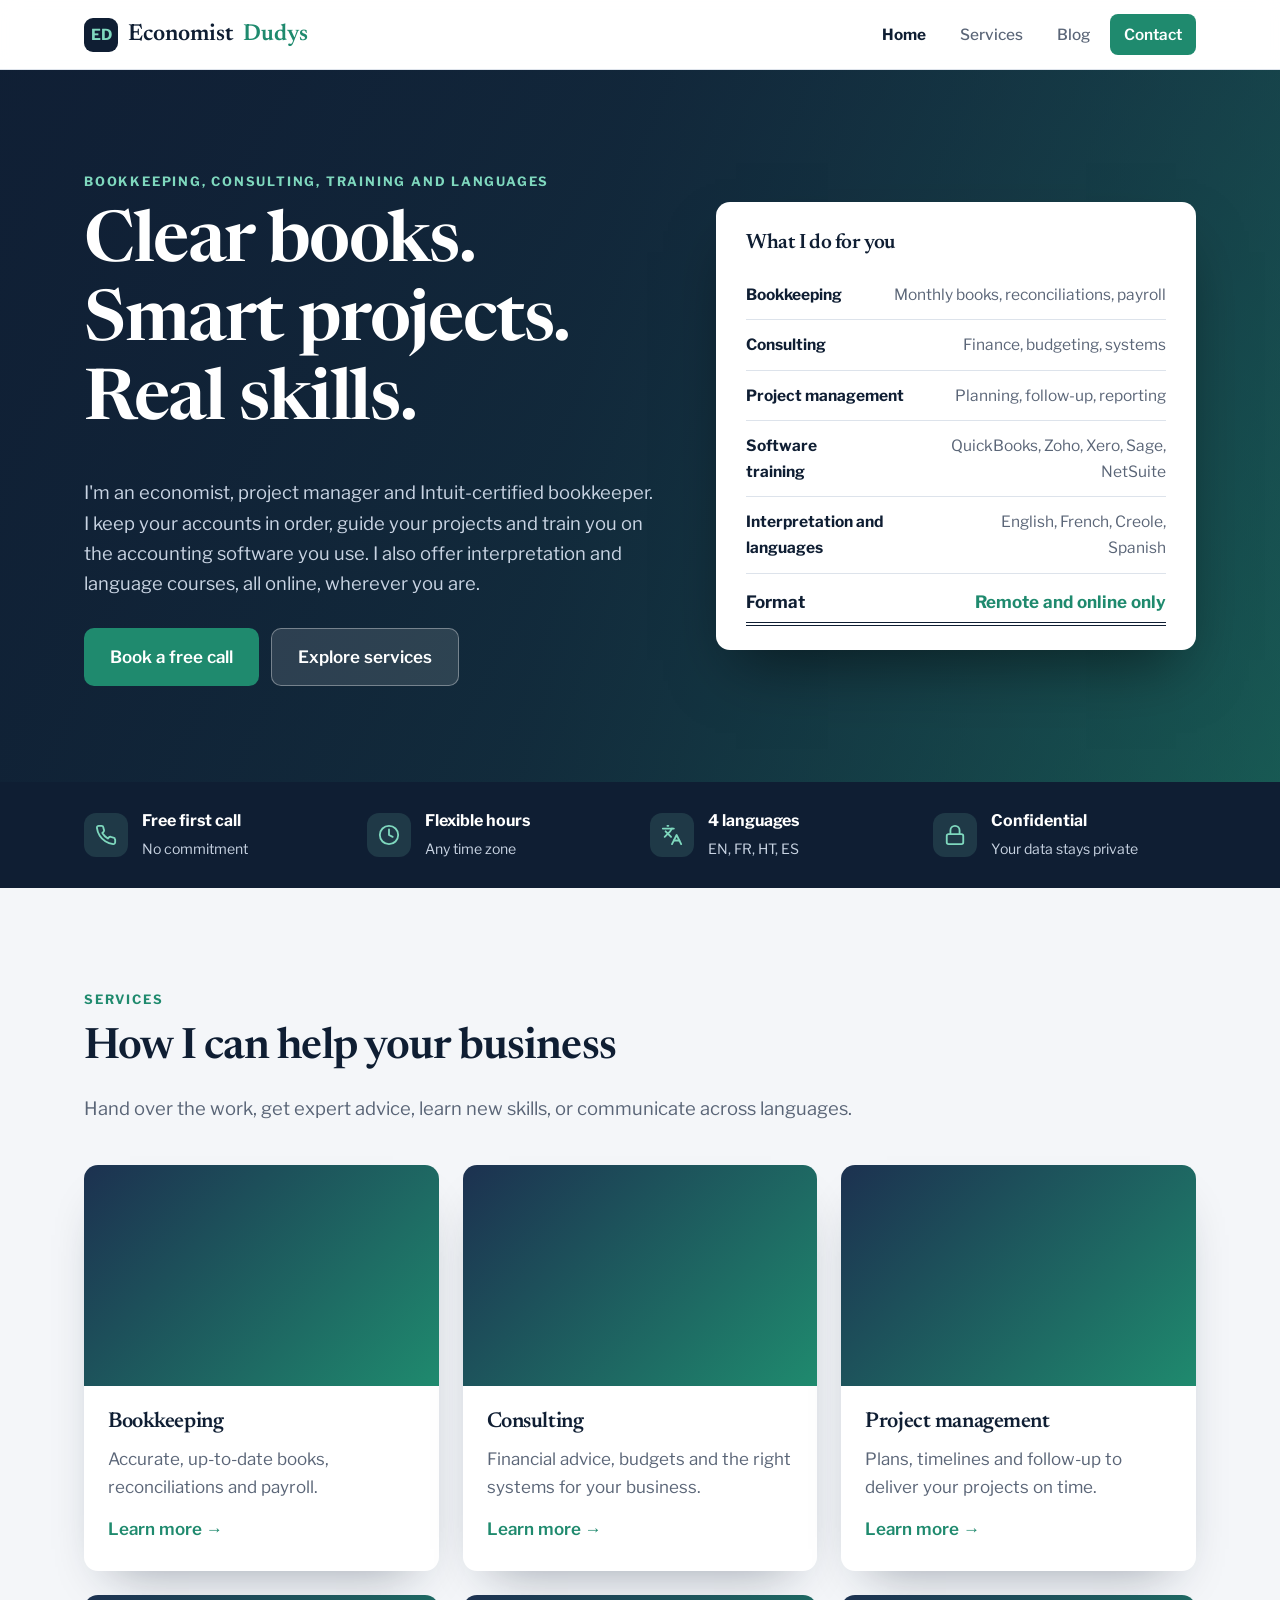
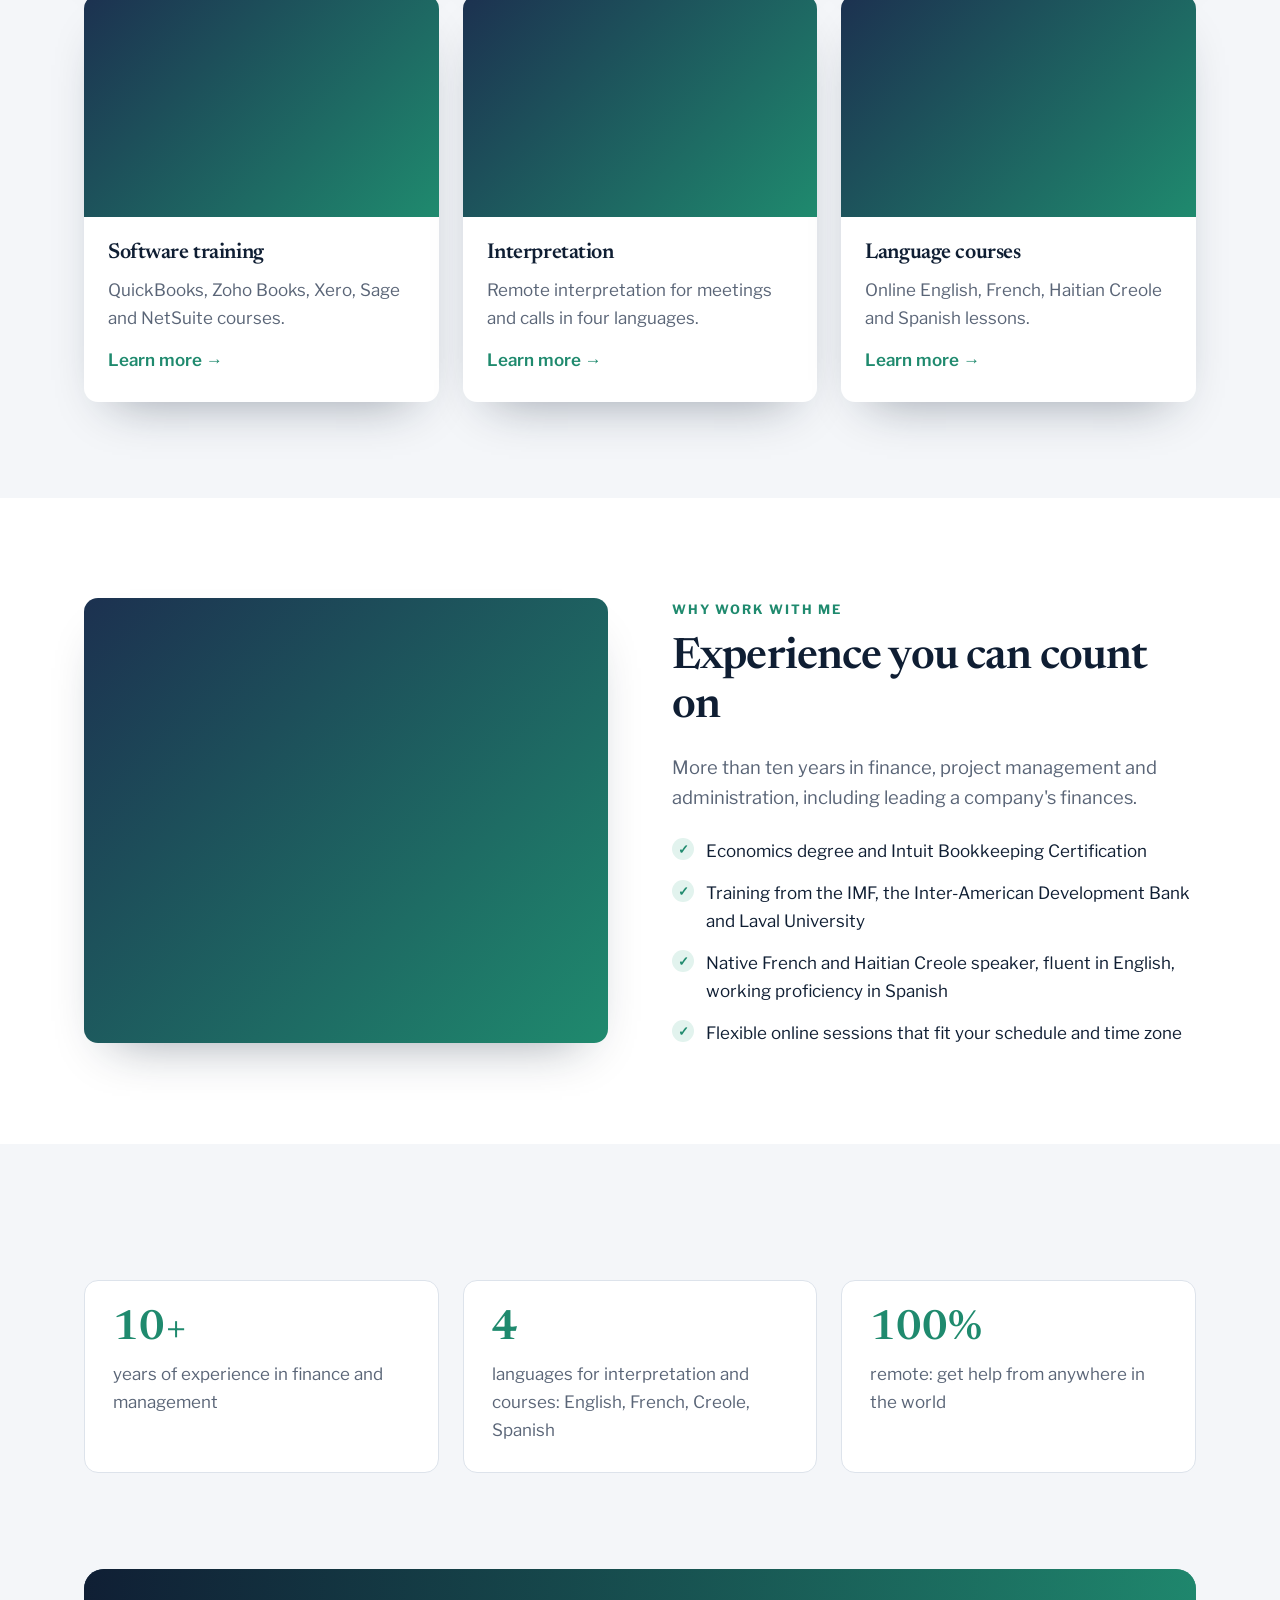
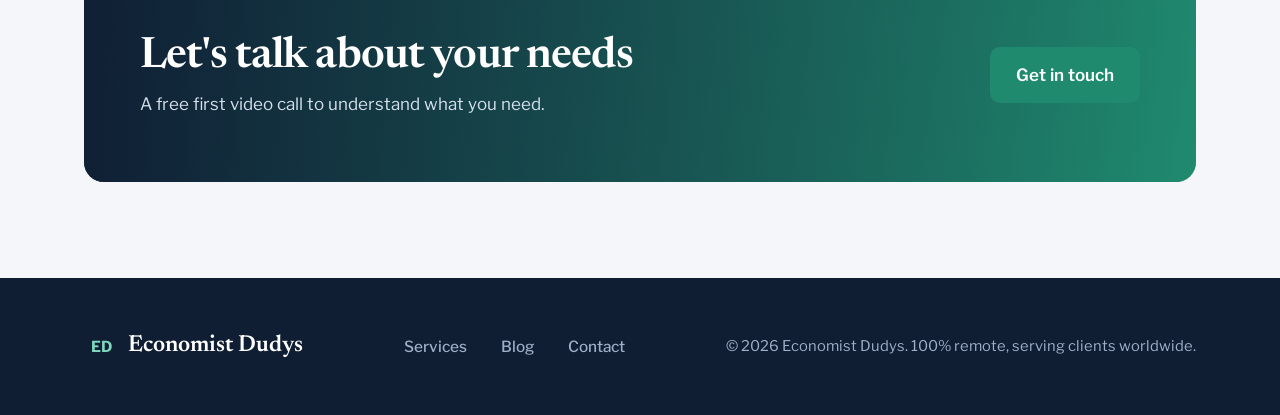
==== index.html @ f8d78958 "Add files via upload" ====
<!DOCTYPE html>
<html lang="en">
<head>
<meta charset="utf-8">
<meta name="viewport" content="width=device-width, initial-scale=1">
<title>Remote bookkeeping, consulting and software training | Economist Dudys</title>
<meta name="description" content="Economist Dudys: remote bookkeeping, consulting, project management, online training in QuickBooks, Zoho Books, Xero, Sage and NetSuite, interpretation and language courses.">
<link rel="preconnect" href="https://fonts.googleapis.com">
<link rel="preconnect" href="https://fonts.gstatic.com" crossorigin>
<link href="https://fonts.googleapis.com/css2?family=Libre+Franklin:wght@400;500;600;700&family=Newsreader:opsz,wght@6..72,500;6..72,600&display=swap" rel="stylesheet">
<link rel="stylesheet" href="style.css">
</head>
<body>
<header><div class="bar">
<a class="brand" href="index.html"><span class="mark">ED</span>Economist <b>Dudys</b></a>
<button class="menu-btn" aria-expanded="false" aria-controls="nav" onclick="var n=document.getElementById('nav');n.classList.toggle('open');this.setAttribute('aria-expanded',n.classList.contains('open'))">Menu</button>
<nav id="nav" aria-label="Main menu">
<a href="index.html" aria-current="page">Home</a>
<a href="services.html">Services</a>
<a href="blog.html">Blog</a>
<a class="nav-cta" href="contact.html">Contact</a>
</nav></div></header>
<main>
<section class="hero" style="padding:0">
  <div class="ph"><img src="https://images.unsplash.com/photo-1460925895917-afdab827c52f?auto=format&fit=crop&w=1800&q=70" alt="Laptop showing financial charts" loading="lazy" onerror="this.remove()"></div>
  <div class="hero-in">
    <div>
      <span class="eyebrow">Bookkeeping, consulting, training and languages</span>
      <h1>Clear books.<br>Smart projects.<br>Real skills.</h1>
      <p class="lead">I'm an economist, project manager and Intuit-certified bookkeeper. I keep your accounts in order, guide your projects and train you on the accounting software you use. I also offer interpretation and language courses, all online, wherever you are.</p>
      <div class="actions">
        <a class="btn btn-green" href="contact.html">Book a free call</a>
        <a class="btn btn-light" href="services.html">Explore services</a>
      </div>
    </div>
    <div class="ledger" aria-label="Services summary">
      <h2>What I do for you</h2>
      <div class="row"><b>Bookkeeping</b><span>Monthly books, reconciliations, payroll</span></div>
      <div class="row"><b>Consulting</b><span>Finance, budgeting, systems</span></div>
      <div class="row"><b>Project management</b><span>Planning, follow-up, reporting</span></div>
      <div class="row"><b>Software training</b><span>QuickBooks, Zoho, Xero, Sage, NetSuite</span></div>
      <div class="row"><b>Interpretation and languages</b><span>English, French, Creole, Spanish</span></div>
      <div class="total"><b>Format</b><span>Remote and online only</span></div>
    </div>
  </div>
</section>
<div class="perks"><div class="wrap"><div class="perk"><span class="perk-ic"><svg aria-hidden="true" width="22" height="22" viewBox="0 0 24 24" fill="none" stroke="currentColor" stroke-width="2" stroke-linecap="round" stroke-linejoin="round"><path d="M22 16.9v3a2 2 0 0 1-2.2 2 19.8 19.8 0 0 1-8.6-3.1 19.5 19.5 0 0 1-6-6A19.8 19.8 0 0 1 2.1 4.2 2 2 0 0 1 4.1 2h3a2 2 0 0 1 2 1.7c.1.9.4 1.8.7 2.7a2 2 0 0 1-.5 2.1L8 9.8a16 16 0 0 0 6 6l1.3-1.3a2 2 0 0 1 2.1-.4c.9.3 1.8.6 2.7.7a2 2 0 0 1 1.7 2z"/></svg></span><div><b>Free first call</b><span>No commitment</span></div></div><div class="perk"><span class="perk-ic"><svg aria-hidden="true" width="22" height="22" viewBox="0 0 24 24" fill="none" stroke="currentColor" stroke-width="2" stroke-linecap="round" stroke-linejoin="round"><circle cx="12" cy="12" r="10"/><path d="M12 6v6l4 2"/></svg></span><div><b>Flexible hours</b><span>Any time zone</span></div></div><div class="perk"><span class="perk-ic"><svg aria-hidden="true" width="22" height="22" viewBox="0 0 24 24" fill="none" stroke="currentColor" stroke-width="2" stroke-linecap="round" stroke-linejoin="round"><path d="M5 8l6 6"/><path d="M4 14l6-6 2-3"/><path d="M2 5h12"/><path d="M7 2h1"/><path d="M22 22l-5-10-5 10"/><path d="M14 18h6"/></svg></span><div><b>4 languages</b><span>EN, FR, HT, ES</span></div></div><div class="perk"><span class="perk-ic"><svg aria-hidden="true" width="22" height="22" viewBox="0 0 24 24" fill="none" stroke="currentColor" stroke-width="2" stroke-linecap="round" stroke-linejoin="round"><rect x="3" y="11" width="18" height="11" rx="2"/><path d="M7 11V7a5 5 0 0 1 10 0v4"/></svg></span><div><b>Confidential</b><span>Your data stays private</span></div></div></div></div>


<section>
  <div class="wrap">
    <span class="eyebrow">Services</span>
    <h2>How I can help your business</h2>
    <p class="lead">Hand over the work, get expert advice, learn new skills, or communicate across languages.</p>
    <div class="tiles">
      <a class="tile" href="services.html#bookkeeping"><div class="ph"><img src="https://images.unsplash.com/photo-1554224155-6726b3ff858f?auto=format&fit=crop&w=800&q=70" alt="Calculator and financial documents" loading="lazy" onerror="this.remove()"></div>
        <div class="tile-body"><h3>Bookkeeping</h3><p>Accurate, up-to-date books, reconciliations and payroll.</p><span class="more">Learn more →</span></div></a>
      <a class="tile" href="services.html#consulting"><div class="ph"><img src="https://images.unsplash.com/photo-1556761175-5973dc0f32e7?auto=format&fit=crop&w=800&q=70" alt="Business consulting meeting" loading="lazy" onerror="this.remove()"></div>
        <div class="tile-body"><h3>Consulting</h3><p>Financial advice, budgets and the right systems for your business.</p><span class="more">Learn more →</span></div></a>
      <a class="tile" href="services.html#projects"><div class="ph"><img src="https://images.unsplash.com/photo-1531403009284-440f080d1e12?auto=format&fit=crop&w=800&q=70" alt="Project planning board" loading="lazy" onerror="this.remove()"></div>
        <div class="tile-body"><h3>Project management</h3><p>Plans, timelines and follow-up to deliver your projects on time.</p><span class="more">Learn more →</span></div></a>
      <a class="tile" href="services.html#training"><div class="ph"><img src="https://images.unsplash.com/photo-1517245386807-bb43f82c33c4?auto=format&fit=crop&w=800&q=70" alt="Online software training" loading="lazy" onerror="this.remove()"></div>
        <div class="tile-body"><h3>Software training</h3><p>QuickBooks, Zoho Books, Xero, Sage and NetSuite courses.</p><span class="more">Learn more →</span></div></a>
      <a class="tile" href="services.html#interpretation"><div class="ph"><img src="https://images.unsplash.com/photo-1573164713714-d95e436ab8d6?auto=format&fit=crop&w=800&q=70" alt="Video call with an interpreter" loading="lazy" onerror="this.remove()"></div>
        <div class="tile-body"><h3>Interpretation</h3><p>Remote interpretation for meetings and calls in four languages.</p><span class="more">Learn more →</span></div></a>
      <a class="tile" href="services.html#languages"><div class="ph"><img src="https://images.unsplash.com/photo-1503676260728-1c00da094a0b?auto=format&fit=crop&w=800&q=70" alt="Language learning materials" loading="lazy" onerror="this.remove()"></div>
        <div class="tile-body"><h3>Language courses</h3><p>Online English, French, Haitian Creole and Spanish lessons.</p><span class="more">Learn more →</span></div></a>
    </div>
  </div>
</section>

<section style="background:var(--paper)">
  <div class="wrap split">
    <div class="ph"><img src="https://images.unsplash.com/photo-1600880292203-757bb62b4baf?auto=format&fit=crop&w=1000&q=70" alt="Professional working with a client" loading="lazy" onerror="this.remove()"></div>
    <div>
      <span class="eyebrow">Why work with me</span>
      <h2>Experience you can count on</h2>
      <p class="lead">More than ten years in finance, project management and administration, including leading a company's finances.</p>
      <ul class="checks">
        <li>Economics degree and Intuit Bookkeeping Certification</li>
        <li>Training from the IMF, the Inter-American Development Bank and Laval University</li>
        <li>Native French and Haitian Creole speaker, fluent in English, working proficiency in Spanish</li>
        <li>Flexible online sessions that fit your schedule and time zone</li>
      </ul>
    </div>
  </div>
</section>

<section>
  <div class="wrap">
    <div class="stats">
      <div class="stat"><strong>10+</strong><p>years of experience in finance and management</p></div>
      <div class="stat"><strong>4</strong><p>languages for interpretation and courses: English, French, Creole, Spanish</p></div>
      <div class="stat"><strong>100%</strong><p>remote: get help from anywhere in the world</p></div>
    </div>
  </div>
</section>

<section style="padding-top:0">
  <div class="wrap">
    <div class="cta"><div class="ph"><img src="https://images.unsplash.com/photo-1521791136064-7986c2920216?auto=format&fit=crop&w=1600&q=70" alt="Business handshake" loading="lazy" onerror="this.remove()"></div>
      <div class="cta-in">
        <div><h2>Let's talk about your needs</h2><p>A free first video call to understand what you need.</p></div>
        <a class="btn btn-green" href="contact.html">Get in touch</a>
      </div>
    </div>
  </div>
</section>
</main>
<footer><div class="wrap">
<a class="brand" href="index.html"><span class="mark">ED</span>Economist Dudys</a>
<nav aria-label="Footer"><a href="services.html">Services</a><a href="blog.html">Blog</a><a href="contact.html">Contact</a></nav>
<span>© 2026 Economist Dudys. 100% remote, serving clients worldwide.</span>
</div></footer>
</body>
</html>
---- style.css ----
:root{
  --ink:#0F1E33; --ink2:#1C3150; --green:#1F8A6E; --green-l:#E2F3EE; --mint:#7FD8BE;
  --bg:#F4F6F9; --paper:#fff; --line:#DDE3EB; --muted:#5A6577;
  --serif:"Newsreader",Georgia,serif; --sans:"Libre Franklin","Segoe UI",Roboto,Arial,sans-serif;
  --r:14px; --shadow:0 24px 50px -28px rgba(15,30,51,.45);
}
*{box-sizing:border-box}
html{scroll-behavior:smooth}
body{margin:0;background:var(--bg);color:var(--ink);font:17px/1.65 var(--sans)}
img{max-width:100%;display:block}
a{color:var(--green)}
:focus-visible{outline:3px solid var(--mint);outline-offset:3px}
.wrap{max-width:1160px;margin:0 auto;padding:0 24px}
h1,h2,h3{font-family:var(--serif);font-weight:600;line-height:1.12;letter-spacing:-.02em;margin:0 0 .5em}
h1{font-size:clamp(2.5rem,6vw,4.4rem)}
h2{font-size:clamp(1.9rem,3.8vw,2.7rem)}
h3{font-size:1.35rem}
p{margin:0 0 1em}
.eyebrow{display:inline-block;font-size:.8rem;font-weight:700;letter-spacing:.14em;text-transform:uppercase;color:var(--green);margin-bottom:14px}
.lead{font-size:1.15rem;color:var(--muted);max-width:60ch}

/* Header */
header{position:sticky;top:0;z-index:50;background:rgba(255,255,255,.92);backdrop-filter:blur(10px);border-bottom:1px solid var(--line)}
.bar{display:flex;align-items:center;justify-content:space-between;max-width:1160px;margin:0 auto;padding:14px 24px}
.brand{display:flex;align-items:center;gap:10px;font-family:var(--serif);font-size:1.45rem;font-weight:600;color:var(--ink);text-decoration:none}
.mark{width:34px;height:34px;border-radius:9px;background:var(--ink);color:var(--mint);display:grid;place-items:center;font:700 .95rem var(--sans)}
.brand b{color:var(--green);font-weight:600}
nav{display:flex;gap:6px;align-items:center}
nav a{color:var(--muted);text-decoration:none;padding:8px 14px;border-radius:8px;font-size:.96rem;font-weight:500}
nav a:hover{color:var(--ink);background:var(--bg)}
nav a[aria-current=page]{color:var(--ink);font-weight:700}
nav .nav-cta{background:var(--green);color:#fff;font-weight:600}
nav .nav-cta:hover{background:var(--ink);color:#fff}
.menu-btn{display:none;background:none;border:1px solid var(--line);border-radius:8px;padding:8px 12px;font:600 .95rem var(--sans);color:var(--ink);cursor:pointer}

/* Buttons */
.btn{display:inline-flex;align-items:center;gap:8px;padding:14px 26px;border-radius:10px;text-decoration:none;font-weight:600;transition:transform .15s,background .15s}
.btn:hover{transform:translateY(-2px)}
.btn-green{background:var(--green);color:#fff}
.btn-green:hover{background:#18735b}
.btn-light{background:rgba(255,255,255,.12);color:#fff;border:1px solid rgba(255,255,255,.35)}
.btn-dark{background:var(--ink);color:#fff}
.actions{display:flex;gap:12px;flex-wrap:wrap;margin-top:28px}

/* Photo frame with fallback */
.ph{position:relative;overflow:hidden;background:linear-gradient(135deg,var(--ink2),var(--green))}
.ph img{width:100%;height:100%;object-fit:cover}

/* Hero */
.hero{position:relative;color:#fff;min-height:640px;display:flex;align-items:center}
.hero .ph{position:absolute;inset:0}
.hero .ph::after{content:"";position:absolute;inset:0;background:linear-gradient(100deg,rgba(15,30,51,.94) 0%,rgba(15,30,51,.82) 45%,rgba(15,30,51,.45) 100%)}
.hero-in{position:relative;display:grid;grid-template-columns:1.2fr 1fr;gap:56px;align-items:center;padding:96px 24px;max-width:1160px;margin:0 auto;width:100%}
.hero h1{color:#fff}
.hero .lead{color:#C9D4E3}
.hero .eyebrow{color:var(--mint)}
.ledger{background:var(--paper);color:var(--ink);border-radius:var(--r);padding:30px 30px 24px;box-shadow:0 30px 60px -20px rgba(0,0,0,.5)}
.ledger h2{font-size:1.3rem;margin-bottom:14px}
.row{display:flex;justify-content:space-between;gap:16px;padding:12px 0;border-bottom:1px solid var(--line);font-size:.97rem}
.row span{color:var(--muted);text-align:right}
.total{display:flex;justify-content:space-between;gap:16px;padding:14px 0 6px;border-bottom:4px double var(--ink);font-weight:700}
.total span{color:var(--green)}

/* Strip */
.strip{background:var(--ink);color:#C9D4E3}
.strip .wrap{display:flex;justify-content:space-around;gap:20px;flex-wrap:wrap;padding-top:22px;padding-bottom:22px;font-size:.95rem}
.strip b{color:#fff}

section{padding:96px 0}
.split{display:grid;grid-template-columns:1fr 1fr;gap:64px;align-items:center}
.split .ph{border-radius:var(--r);aspect-ratio:4/3.4;box-shadow:var(--shadow)}
.checks{list-style:none;padding:0;margin:24px 0 0;display:grid;gap:14px}
.checks li{padding-left:34px;position:relative}
.checks li::before{content:"✓";position:absolute;left:0;top:1px;width:22px;height:22px;border-radius:50%;background:var(--green-l);color:var(--green);font-weight:700;font-size:.8rem;display:grid;place-items:center}

/* Service tiles */
.tiles{display:grid;grid-template-columns:repeat(3,1fr);gap:24px;margin-top:40px}
.tile{background:var(--paper);border-radius:var(--r);overflow:hidden;box-shadow:var(--shadow);text-decoration:none;color:var(--ink);display:flex;flex-direction:column;transition:transform .2s}
.tile:hover{transform:translateY(-4px)}
.tile .ph{aspect-ratio:16/10}
.tile-body{padding:24px 24px 28px}
.tile-body p{color:var(--muted);margin:0 0 14px}
.more{font-weight:600;color:var(--green)}

.stats{display:grid;grid-template-columns:repeat(3,1fr);gap:24px;margin-top:40px}
.stat{background:var(--paper);border:1px solid var(--line);border-radius:var(--r);padding:28px}
.stat strong{display:block;font-family:var(--serif);font-size:2.6rem;font-weight:600;color:var(--green);line-height:1}
.stat p{color:var(--muted);margin:10px 0 0}

/* CTA */
.cta{position:relative;border-radius:20px;overflow:hidden;color:#fff}
.cta .ph{position:absolute;inset:0}
.cta .ph::after{content:"";position:absolute;inset:0;background:linear-gradient(90deg,rgba(15,30,51,.95),rgba(31,138,110,.75))}
.cta-in{position:relative;padding:64px 56px;display:flex;justify-content:space-between;align-items:center;gap:28px;flex-wrap:wrap}
.cta h2{color:#fff;margin:0}
.cta p{color:#D5E0EC;margin:8px 0 0}

/* Page banner */
.banner{position:relative;color:#fff;padding:110px 0 80px}
.banner .ph{position:absolute;inset:0}
.banner .ph::after{content:"";position:absolute;inset:0;background:linear-gradient(100deg,rgba(15,30,51,.93),rgba(15,30,51,.6))}
.banner .wrap{position:relative}
.banner h1{color:#fff}
.banner .lead{color:#C9D4E3}
.banner .eyebrow{color:var(--mint)}

/* Service detail */
.svc{padding:88px 0;border-bottom:1px solid var(--line)}
.svc:nth-of-type(even){background:var(--paper)}
.svc:nth-of-type(even) .split > .ph{order:2}
.cards{display:grid;grid-template-columns:repeat(2,1fr);gap:14px;margin-top:24px}
.card{background:var(--bg);border:1px solid var(--line);border-radius:10px;padding:16px 18px}
.svc:nth-of-type(odd) .card{background:var(--paper)}
.card h3{font-size:1.08rem;margin-bottom:4px;font-family:var(--sans);font-weight:700;letter-spacing:0}
.card p{color:var(--muted);font-size:.93rem;margin:0}
.tag{display:inline-block;font-size:.75rem;font-weight:700;color:var(--green);background:var(--green-l);padding:3px 10px;border-radius:20px;margin-bottom:8px}
.steps{list-style:none;padding:0;margin:40px 0 0;display:grid;grid-template-columns:repeat(3,1fr);gap:24px;counter-reset:s}
.steps li{counter-increment:s;background:var(--paper);border-radius:var(--r);padding:28px;box-shadow:var(--shadow)}
.steps li::before{content:"0" counter(s);display:block;font-family:var(--serif);font-size:2rem;color:var(--green);margin-bottom:8px}
.steps p{color:var(--muted);margin:0}

/* Blog */
.posts{display:grid;grid-template-columns:repeat(3,1fr);gap:24px;margin-top:32px}
.post .date{font-size:.85rem;color:var(--muted)}
.soon{opacity:.85}
.pod{display:grid;grid-template-columns:1fr 1.2fr;background:var(--ink);color:#fff;border-radius:20px;overflow:hidden;margin-top:32px}
.pod .ph{min-height:300px}
.pod-body{padding:48px}
.pod-body h3{color:#fff;font-size:1.8rem}
.pod-body p{color:#C9D4E3}
.badge{display:inline-block;background:var(--mint);color:var(--ink);font-size:.8rem;font-weight:700;padding:4px 12px;border-radius:20px;margin-bottom:16px}
.article{max-width:720px;margin:0 auto;padding:64px 24px 96px}
.article p,.article li{font-family:var(--serif);font-size:1.2rem;line-height:1.75}
.article h2{font-size:1.6rem;margin-top:1.6em}
.article .cover{border-radius:var(--r);aspect-ratio:16/8;margin:8px 0 36px}

/* Contact */
.contact-grid{display:grid;grid-template-columns:repeat(3,1fr);gap:24px;margin-top:40px}
.cbox{background:var(--paper);border-radius:var(--r);padding:30px;box-shadow:var(--shadow)}
.cbox strong{display:block;font-size:1.1rem;margin-top:6px}
.cbox p{color:var(--muted);margin:8px 0 0;font-size:.95rem}

footer{background:var(--ink);color:#9FB0C6;padding:48px 0;font-size:.92rem}
footer .wrap{display:flex;justify-content:space-between;gap:24px;flex-wrap:wrap;align-items:center}
footer .brand{color:#fff}
footer nav a{color:#9FB0C6}
footer nav a:hover{background:none;color:#fff}

@media (max-width:900px){
  .hero-in,.split{grid-template-columns:1fr;gap:40px}
  .svc:nth-of-type(even) .split > .ph{order:0}
  .tiles,.stats,.posts,.contact-grid,.steps{grid-template-columns:1fr}
  .pod{grid-template-columns:1fr}
  .pod-body{padding:32px}
  .cta-in{padding:40px 28px}
  section,.svc{padding:64px 0}
  .hero{min-height:0}
  .hero-in{padding:64px 24px}
  .menu-btn{display:block}
  header nav{display:none;position:absolute;top:100%;left:0;right:0;background:#fff;flex-direction:column;align-items:stretch;padding:12px 24px 20px;border-bottom:1px solid var(--line)}
  header nav.open{display:flex}
  .cards{grid-template-columns:1fr}
}
@media (prefers-reduced-motion:reduce){html{scroll-behavior:auto}.btn,.tile{transition:none}.btn:hover,.tile:hover{transform:none}}
.tiles-4{grid-template-columns:repeat(4,1fr)}
@media (max-width:1050px){.tiles-4{grid-template-columns:repeat(2,1fr)}}
@media (max-width:900px){.tiles-4{grid-template-columns:1fr}}
.perks{background:var(--ink);color:#C9D4E3}
.perks .wrap{display:grid;grid-template-columns:repeat(4,1fr);gap:20px;padding-top:26px;padding-bottom:26px}
.perk{display:flex;align-items:center;gap:14px}
.perk-ic{flex:none;width:44px;height:44px;border-radius:12px;background:rgba(127,216,190,.14);color:var(--mint);display:grid;place-items:center}
.perk b{display:block;color:#fff;font-size:1rem}
.perk span{font-size:.88rem}
@media (max-width:900px){.perks .wrap{grid-template-columns:repeat(2,1fr)}}
@media (max-width:480px){.perks .wrap{grid-template-columns:1fr}}
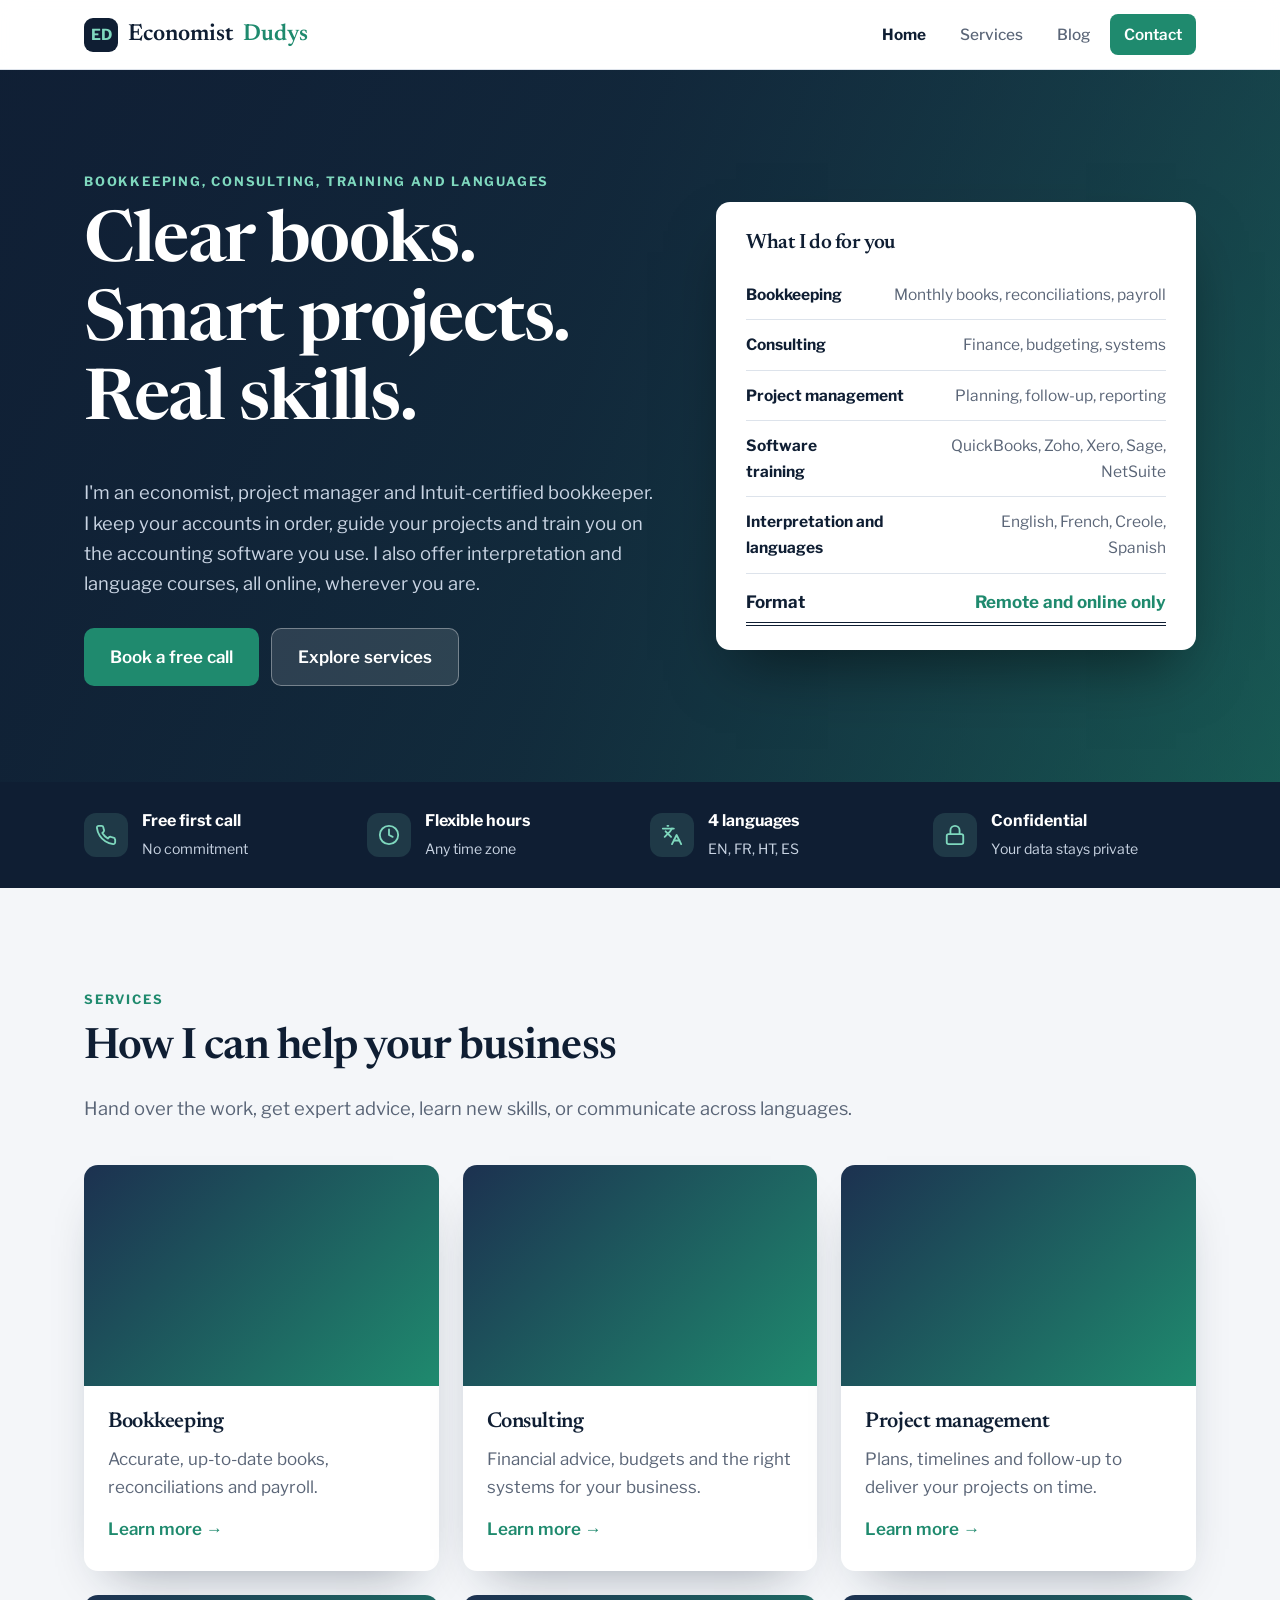
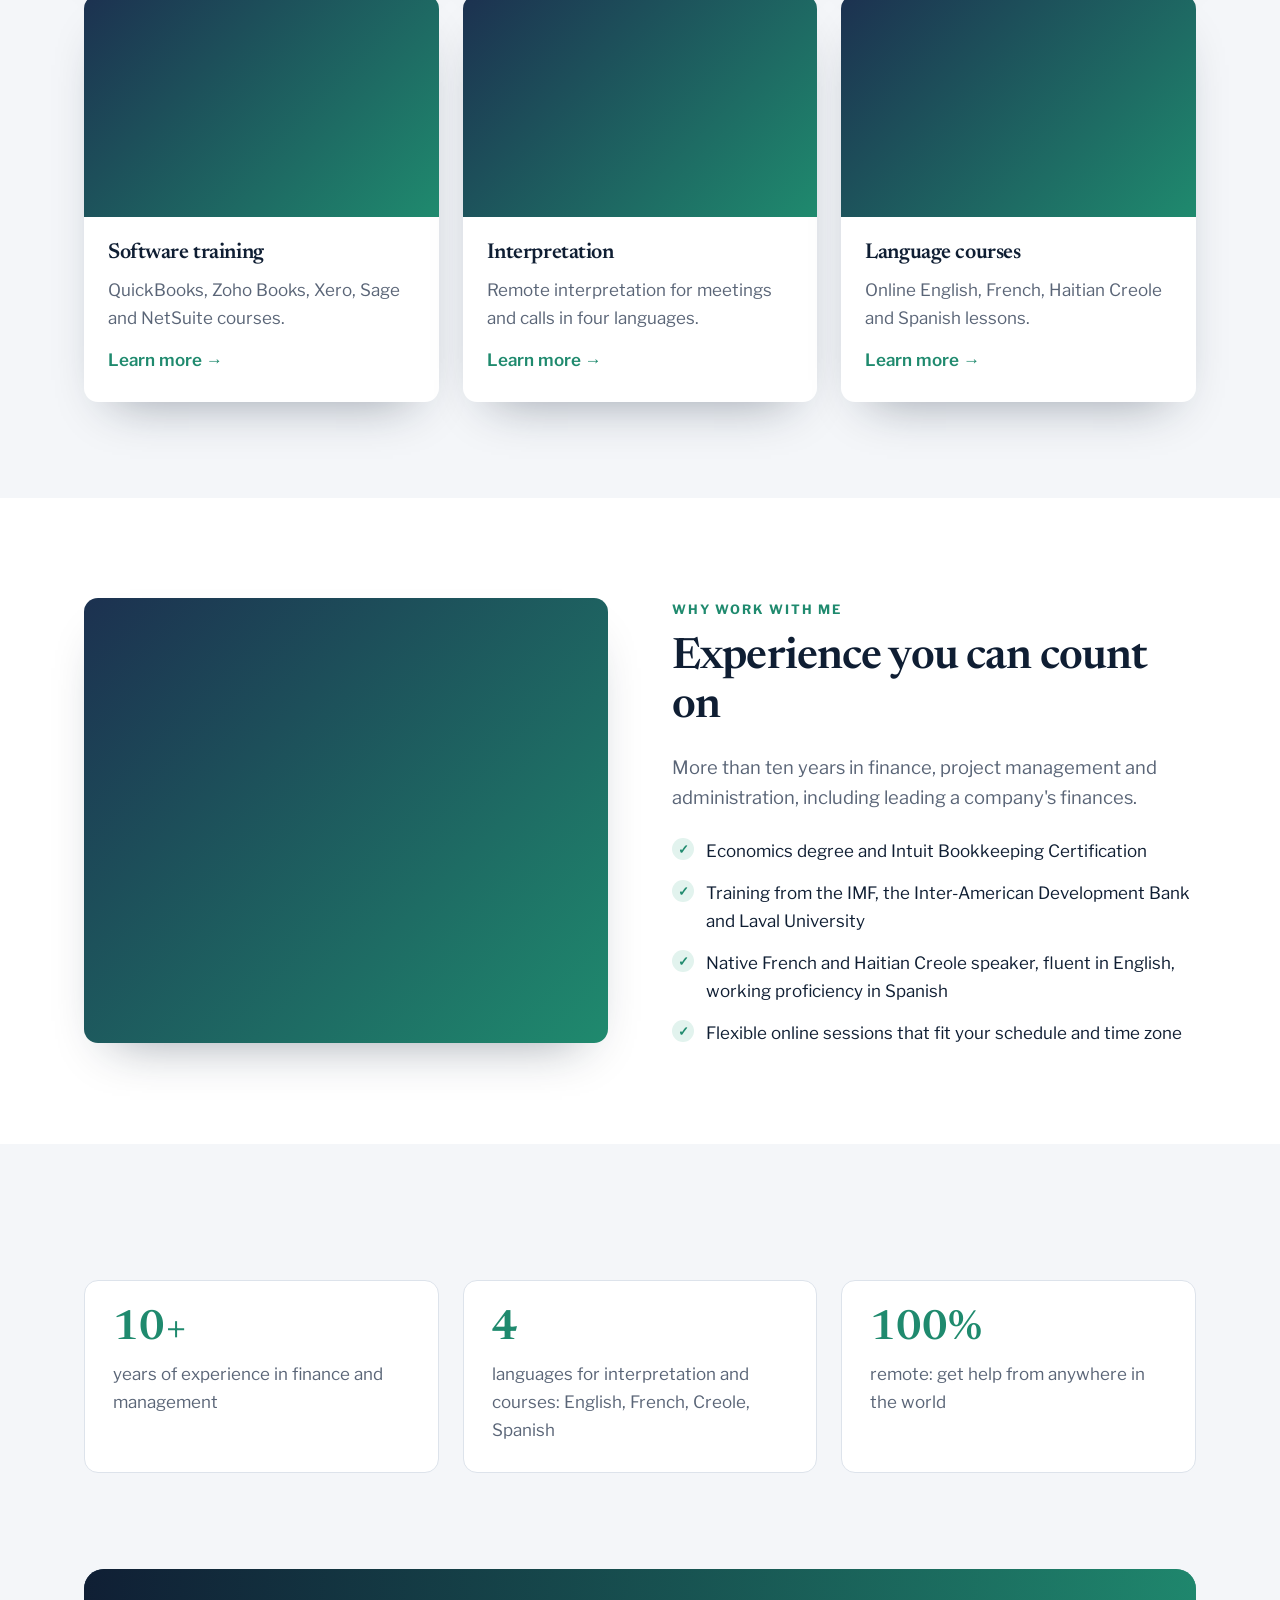
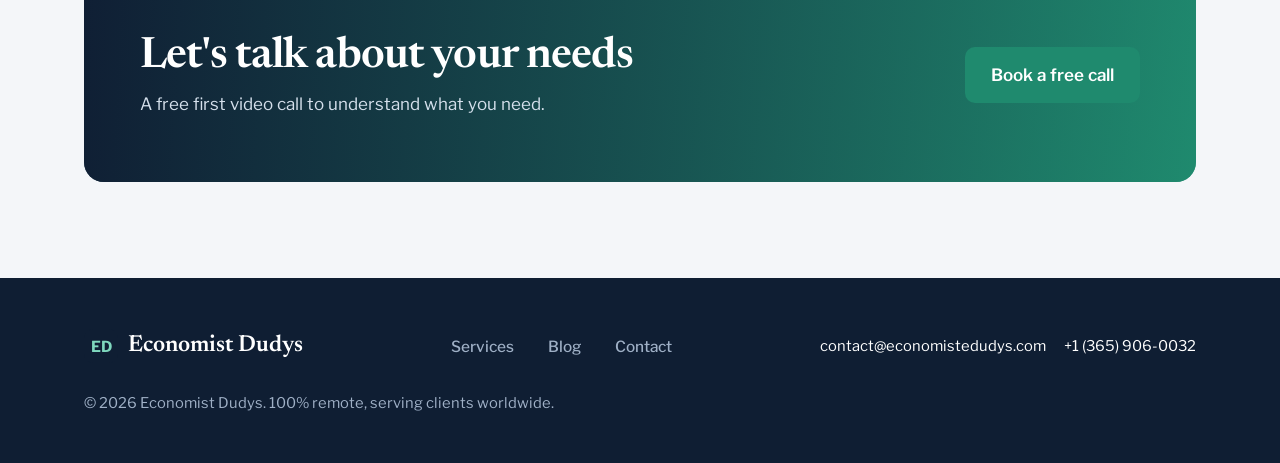
==== commit a7cf4066: "Add files via upload" ====
--- a/index.html
+++ b/index.html
@@ -8,6 +8,9 @@
 <link rel="preconnect" href="https://fonts.googleapis.com">
 <link rel="preconnect" href="https://fonts.gstatic.com" crossorigin>
 <link href="https://fonts.googleapis.com/css2?family=Libre+Franklin:wght@400;500;600;700&family=Newsreader:opsz,wght@6..72,500;6..72,600&display=swap" rel="stylesheet">
+<link rel="icon" href="favicon.ico" sizes="32x32">
+<link rel="icon" href="favicon.svg" type="image/svg+xml">
+<link rel="apple-touch-icon" href="apple-touch-icon.png">
 <link rel="stylesheet" href="style.css">
 </head>
 <body>
@@ -29,7 +32,7 @@
       <h1>Clear books.<br>Smart projects.<br>Real skills.</h1>
       <p class="lead">I'm an economist, project manager and Intuit-certified bookkeeper. I keep your accounts in order, guide your projects and train you on the accounting software you use. I also offer interpretation and language courses, all online, wherever you are.</p>
       <div class="actions">
-        <a class="btn btn-green" href="contact.html">Book a free call</a>
+        <a class="btn btn-green" href="https://calendly.com/makenson-economistedudys/30min" target="_blank" rel="noopener">Book a free call</a>
         <a class="btn btn-light" href="services.html">Explore services</a>
       </div>
     </div>
@@ -101,7 +104,7 @@
     <div class="cta"><div class="ph"><img src="https://images.unsplash.com/photo-1521791136064-7986c2920216?auto=format&fit=crop&w=1600&q=70" alt="Business handshake" loading="lazy" onerror="this.remove()"></div>
       <div class="cta-in">
         <div><h2>Let's talk about your needs</h2><p>A free first video call to understand what you need.</p></div>
-        <a class="btn btn-green" href="contact.html">Get in touch</a>
+        <a class="btn btn-green" href="https://calendly.com/makenson-economistedudys/30min" target="_blank" rel="noopener">Book a free call</a>
       </div>
     </div>
   </div>
@@ -110,6 +113,7 @@
 <footer><div class="wrap">
 <a class="brand" href="index.html"><span class="mark">ED</span>Economist Dudys</a>
 <nav aria-label="Footer"><a href="services.html">Services</a><a href="blog.html">Blog</a><a href="contact.html">Contact</a></nav>
+<span class="foot-contact"><a href="mailto:contact@economistedudys.com">contact@economistedudys.com</a><a href="tel:+13659060032">+1 (365) 906-0032</a></span>
 <span>© 2026 Economist Dudys. 100% remote, serving clients worldwide.</span>
 </div></footer>
 </body>
--- a/style.css
+++ b/style.css
@@ -173,3 +173,12 @@
 .perk span{font-size:.88rem}
 @media (max-width:900px){.perks .wrap{grid-template-columns:repeat(2,1fr)}}
 @media (max-width:480px){.perks .wrap{grid-template-columns:1fr}}
+a.cbox{text-decoration:none;color:var(--ink);transition:transform .15s}
+a.cbox:hover{transform:translateY(-3px)}
+.cbox strong{word-break:break-word}
+.cal-embed{background:var(--paper);border-radius:var(--r);box-shadow:var(--shadow);overflow:hidden;margin-top:28px}
+.cal-embed iframe{display:block;width:100%;height:720px;border:0}
+.foot-contact{display:flex;gap:18px;flex-wrap:wrap}
+.foot-contact a{color:#fff;text-decoration:none}
+.foot-contact a:hover{text-decoration:underline}
+@media (max-width:900px){.cal-embed iframe{height:900px}}
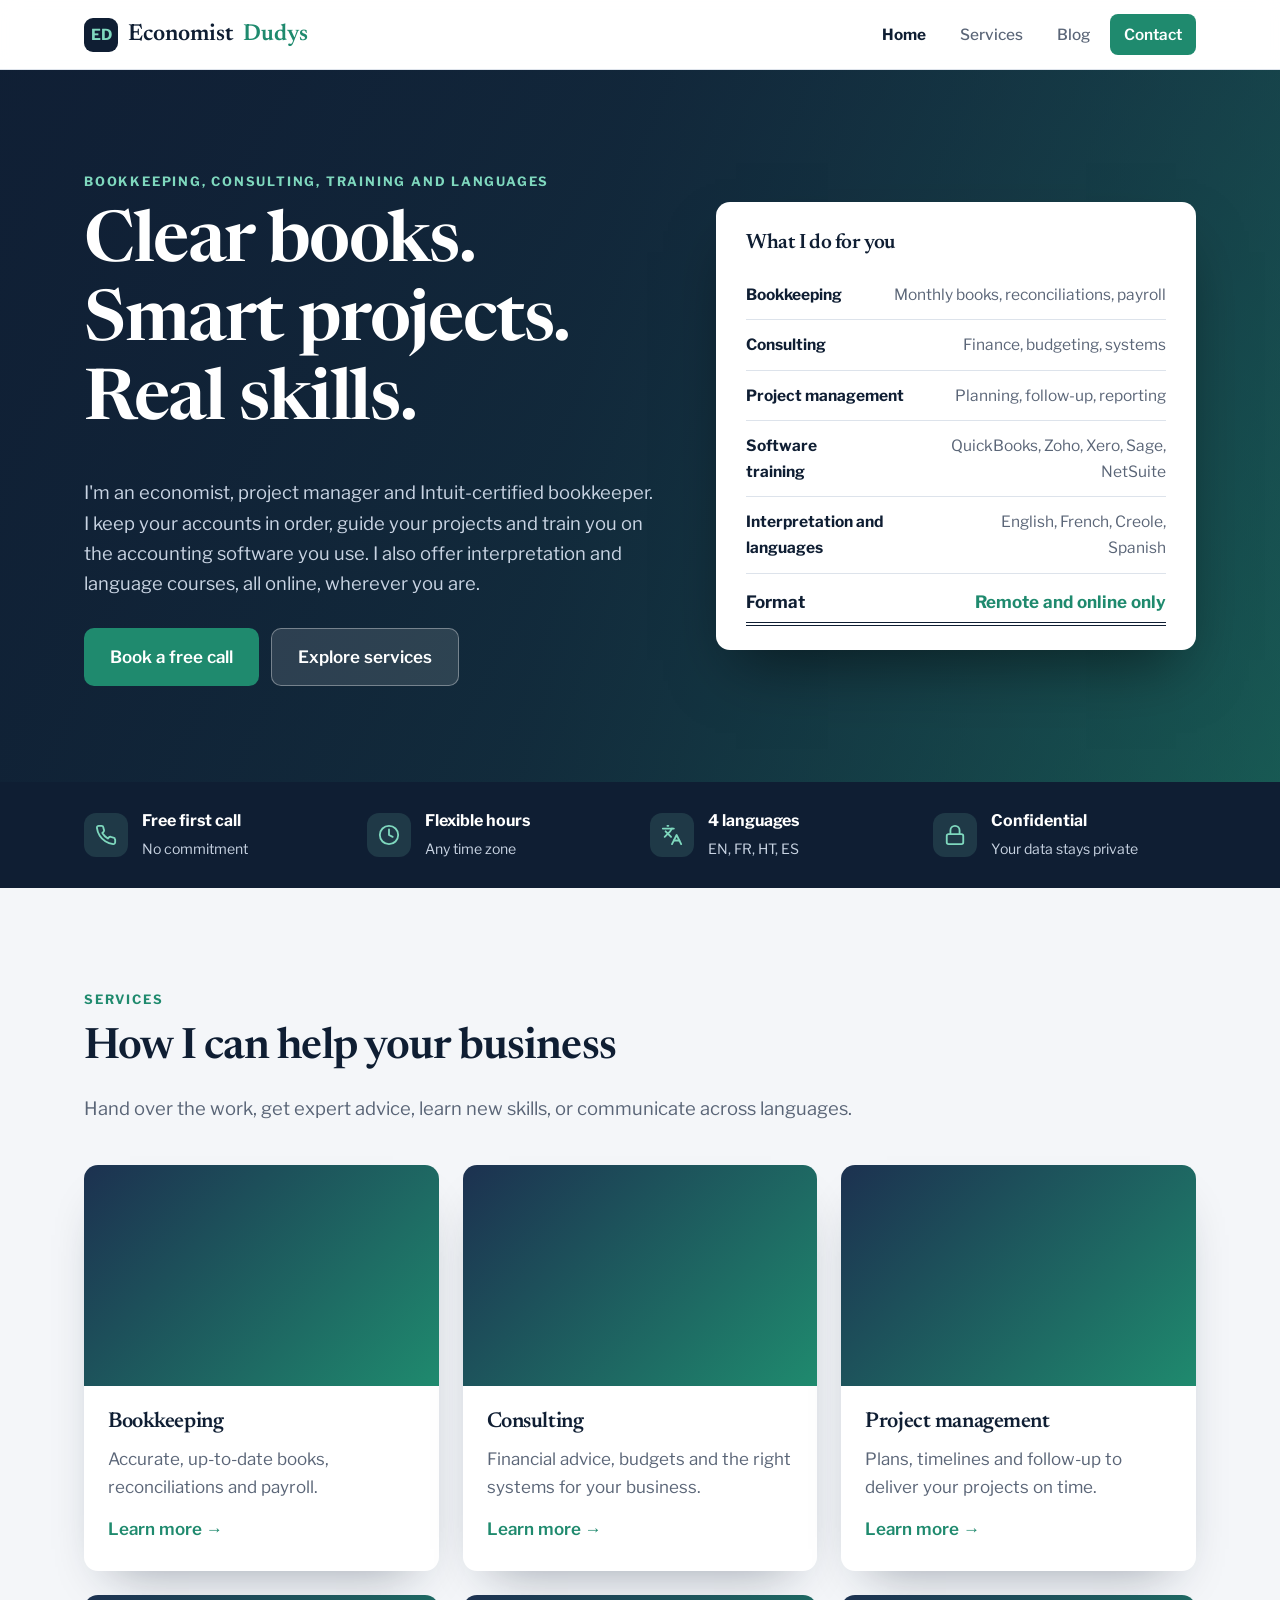
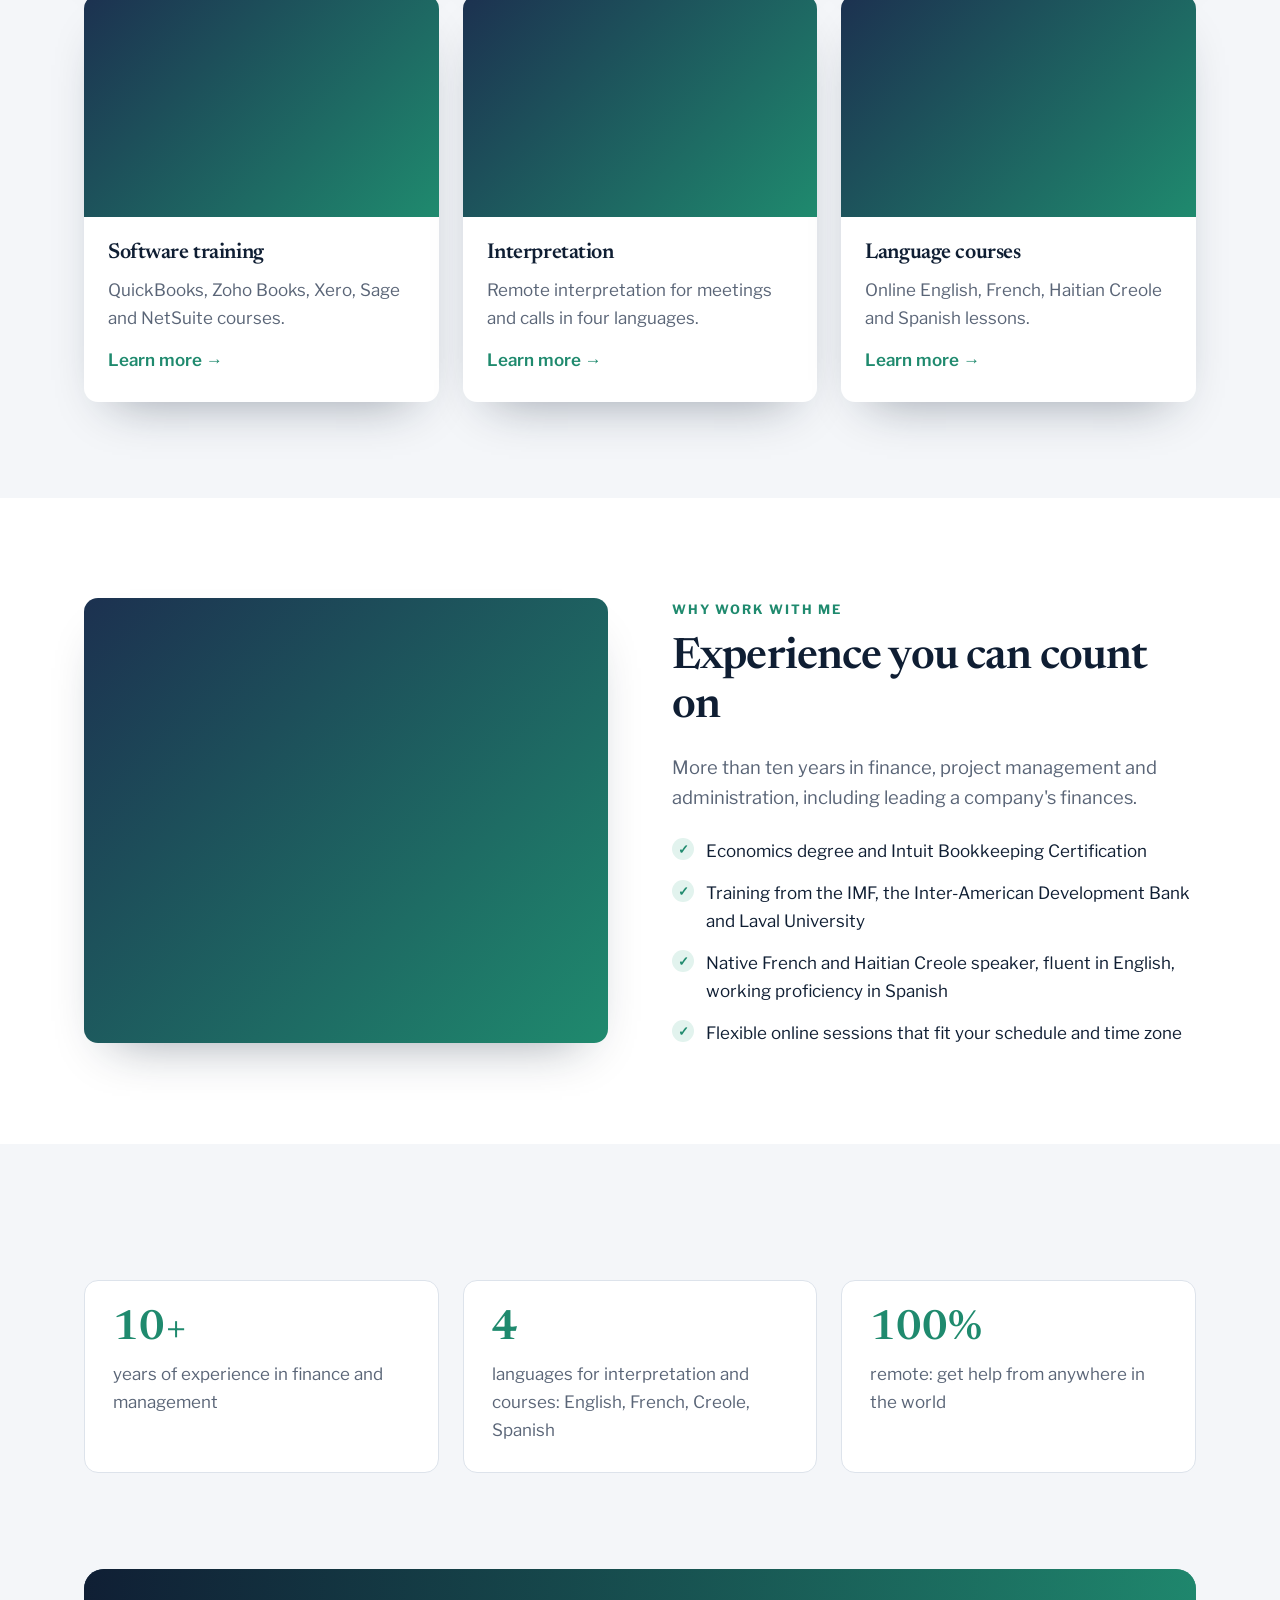
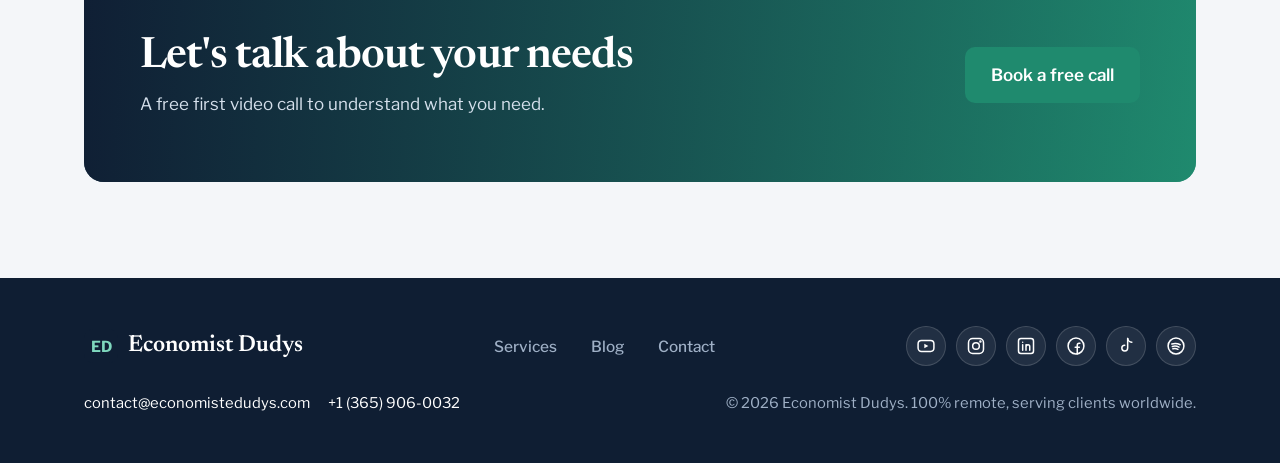
==== commit 6f4404a3: "Add files via upload" ====
--- a/index.html
+++ b/index.html
@@ -9,7 +9,6 @@
 <link rel="preconnect" href="https://fonts.gstatic.com" crossorigin>
 <link href="https://fonts.googleapis.com/css2?family=Libre+Franklin:wght@400;500;600;700&family=Newsreader:opsz,wght@6..72,500;6..72,600&display=swap" rel="stylesheet">
 <link rel="icon" href="favicon.ico" sizes="32x32">
-<link rel="icon" href="favicon.svg" type="image/svg+xml">
 <link rel="apple-touch-icon" href="apple-touch-icon.png">
 <link rel="stylesheet" href="style.css">
 </head>
@@ -113,6 +112,7 @@
 <footer><div class="wrap">
 <a class="brand" href="index.html"><span class="mark">ED</span>Economist Dudys</a>
 <nav aria-label="Footer"><a href="services.html">Services</a><a href="blog.html">Blog</a><a href="contact.html">Contact</a></nav>
+<div class="socials"><a href="https://www.youtube.com/@economistedudys" target="_blank" rel="noopener" aria-label="YouTube" title="YouTube"><svg aria-hidden="true" width="20" height="20" viewBox="0 0 24 24" fill="none" stroke="currentColor" stroke-width="1.8" stroke-linecap="round" stroke-linejoin="round"><rect x="2.5" y="5.5" width="19" height="13" rx="4"/><path d="M10 9.2v5.6l4.8-2.8z" fill="currentColor" stroke="none"/></svg></a><a href="https://www.instagram.com/economiste_dudys" target="_blank" rel="noopener" aria-label="Instagram" title="Instagram"><svg aria-hidden="true" width="20" height="20" viewBox="0 0 24 24" fill="none" stroke="currentColor" stroke-width="1.8" stroke-linecap="round" stroke-linejoin="round"><rect x="3" y="3" width="18" height="18" rx="5"/><circle cx="12" cy="12" r="4"/><circle cx="17.3" cy="6.7" r=".6" fill="currentColor"/></svg></a><a href="https://www.linkedin.com/in/makenson-dudys-841723158" target="_blank" rel="noopener" aria-label="LinkedIn" title="LinkedIn"><svg aria-hidden="true" width="20" height="20" viewBox="0 0 24 24" fill="none" stroke="currentColor" stroke-width="1.8" stroke-linecap="round" stroke-linejoin="round"><rect x="3" y="3" width="18" height="18" rx="3"/><path d="M8 10.5V17M8 7.5v.01M12 17v-6.5M12 13.2c0-1.6 1-2.7 2.4-2.7S16.5 11.6 16.5 13v4"/></svg></a><a href="https://www.facebook.com/makenson.dudys" target="_blank" rel="noopener" aria-label="Facebook" title="Facebook"><svg aria-hidden="true" width="20" height="20" viewBox="0 0 24 24" fill="none" stroke="currentColor" stroke-width="1.8" stroke-linecap="round" stroke-linejoin="round"><circle cx="12" cy="12" r="9.5"/><path d="M13.5 21.5v-8h2.5M13.5 13.5H11m2.5 0V11c0-1.4.8-2.2 2.2-2.2h1"/></svg></a><a href="https://www.tiktok.com/@economiste.dudys" target="_blank" rel="noopener" aria-label="TikTok" title="TikTok"><svg aria-hidden="true" width="20" height="20" viewBox="0 0 24 24" fill="none" stroke="currentColor" stroke-width="1.8" stroke-linecap="round" stroke-linejoin="round"><path d="M14 3v11.5a3.5 3.5 0 1 1-3.5-3.5"/><path d="M14 3c.4 2.6 2.1 4.2 5 4.5"/></svg></a><a href="https://open.spotify.com/show/2sK2aElYqnibQAFrLT2MA2" target="_blank" rel="noopener" aria-label="Spotify" title="Spotify"><svg aria-hidden="true" width="20" height="20" viewBox="0 0 24 24" fill="none" stroke="currentColor" stroke-width="1.8" stroke-linecap="round" stroke-linejoin="round"><circle cx="12" cy="12" r="9.5"/><path d="M7 9.6c3.4-1 7-.7 10 .9M7.6 12.6c2.8-.8 5.6-.5 8 .8M8.3 15.4c2.1-.5 4.2-.3 6 .6"/></svg></a></div>
 <span class="foot-contact"><a href="mailto:contact@economistedudys.com">contact@economistedudys.com</a><a href="tel:+13659060032">+1 (365) 906-0032</a></span>
 <span>© 2026 Economist Dudys. 100% remote, serving clients worldwide.</span>
 </div></footer>
--- a/style.css
+++ b/style.css
@@ -182,3 +182,14 @@
 .foot-contact a{color:#fff;text-decoration:none}
 .foot-contact a:hover{text-decoration:underline}
 @media (max-width:900px){.cal-embed iframe{height:900px}}
+.cbox-actions{display:flex;gap:10px;flex-wrap:wrap;margin-top:14px}
+.cbox-actions a,.cbox-actions button{font:600 .9rem var(--sans);padding:8px 14px;border-radius:8px;border:1px solid var(--line);background:var(--bg);color:var(--ink);text-decoration:none;cursor:pointer}
+.cbox-actions a:hover,.cbox-actions button:hover{border-color:var(--green);color:var(--green)}
+.socials{display:flex;gap:10px;flex-wrap:wrap}
+.socials a{width:40px;height:40px;border-radius:50%;display:grid;place-items:center;color:#fff;background:rgba(255,255,255,.08);border:1px solid rgba(255,255,255,.15);transition:background .15s}
+.socials a:hover{background:var(--green);border-color:var(--green)}
+.social-list{display:grid;grid-template-columns:repeat(3,1fr);gap:14px;margin-top:28px}
+.social-list a{display:flex;align-items:center;gap:12px;padding:16px 20px;background:var(--paper);border:1px solid var(--line);border-radius:12px;color:var(--ink);text-decoration:none;font-weight:600}
+.social-list a svg{color:var(--green)}
+.social-list a:hover{border-color:var(--green)}
+@media (max-width:700px){.social-list{grid-template-columns:repeat(2,1fr)}}
